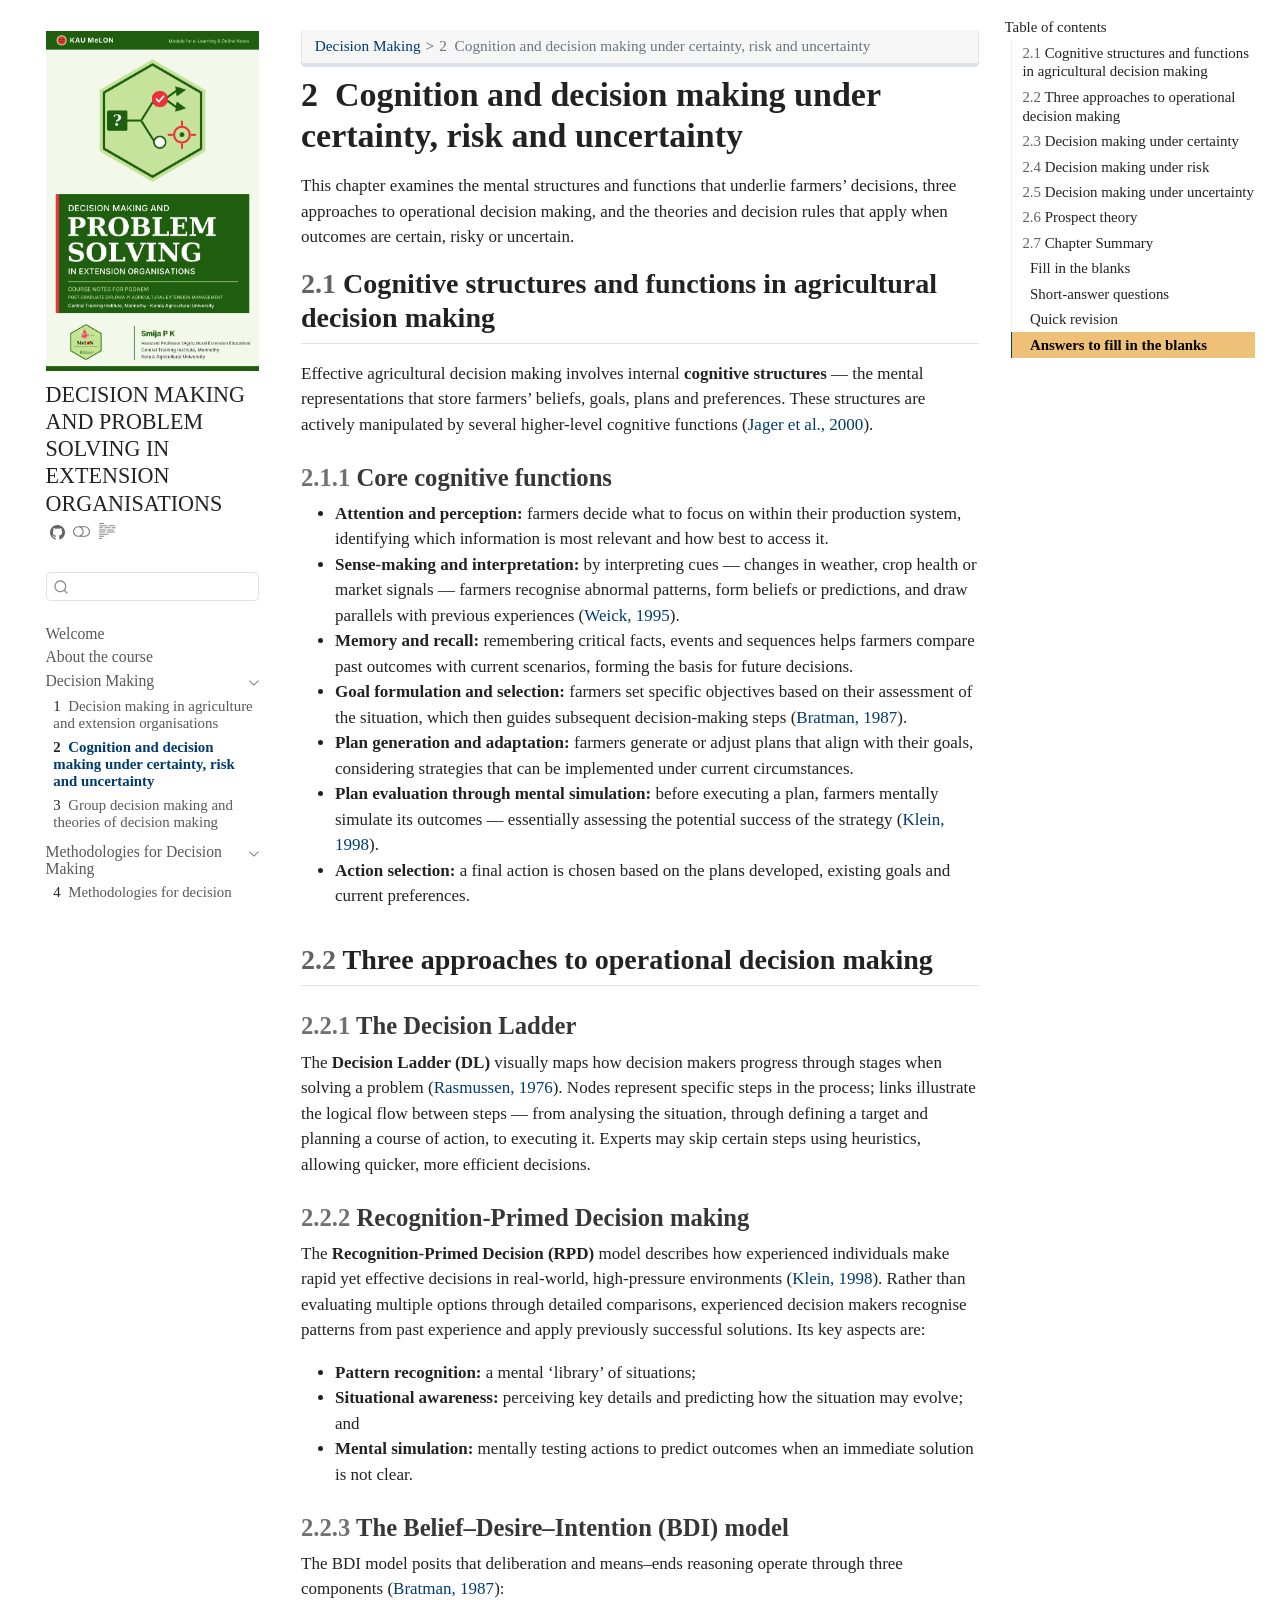
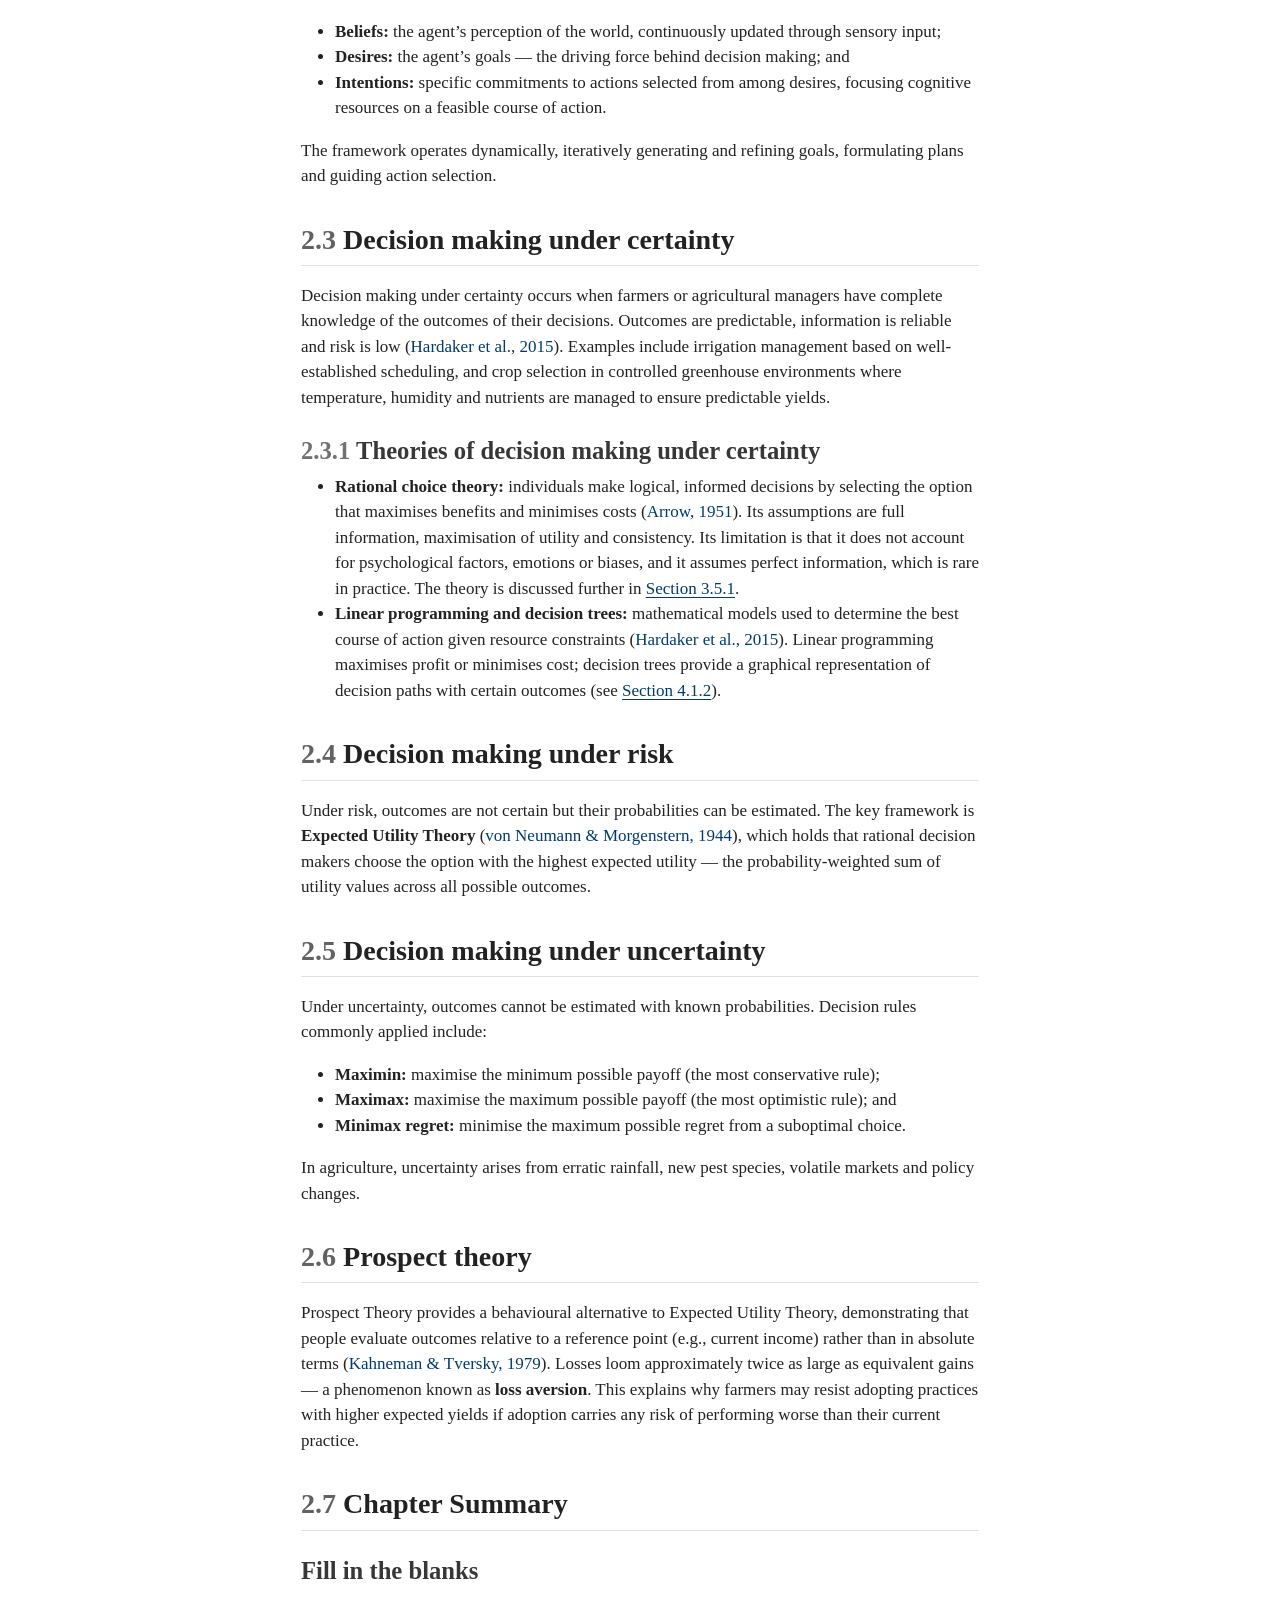
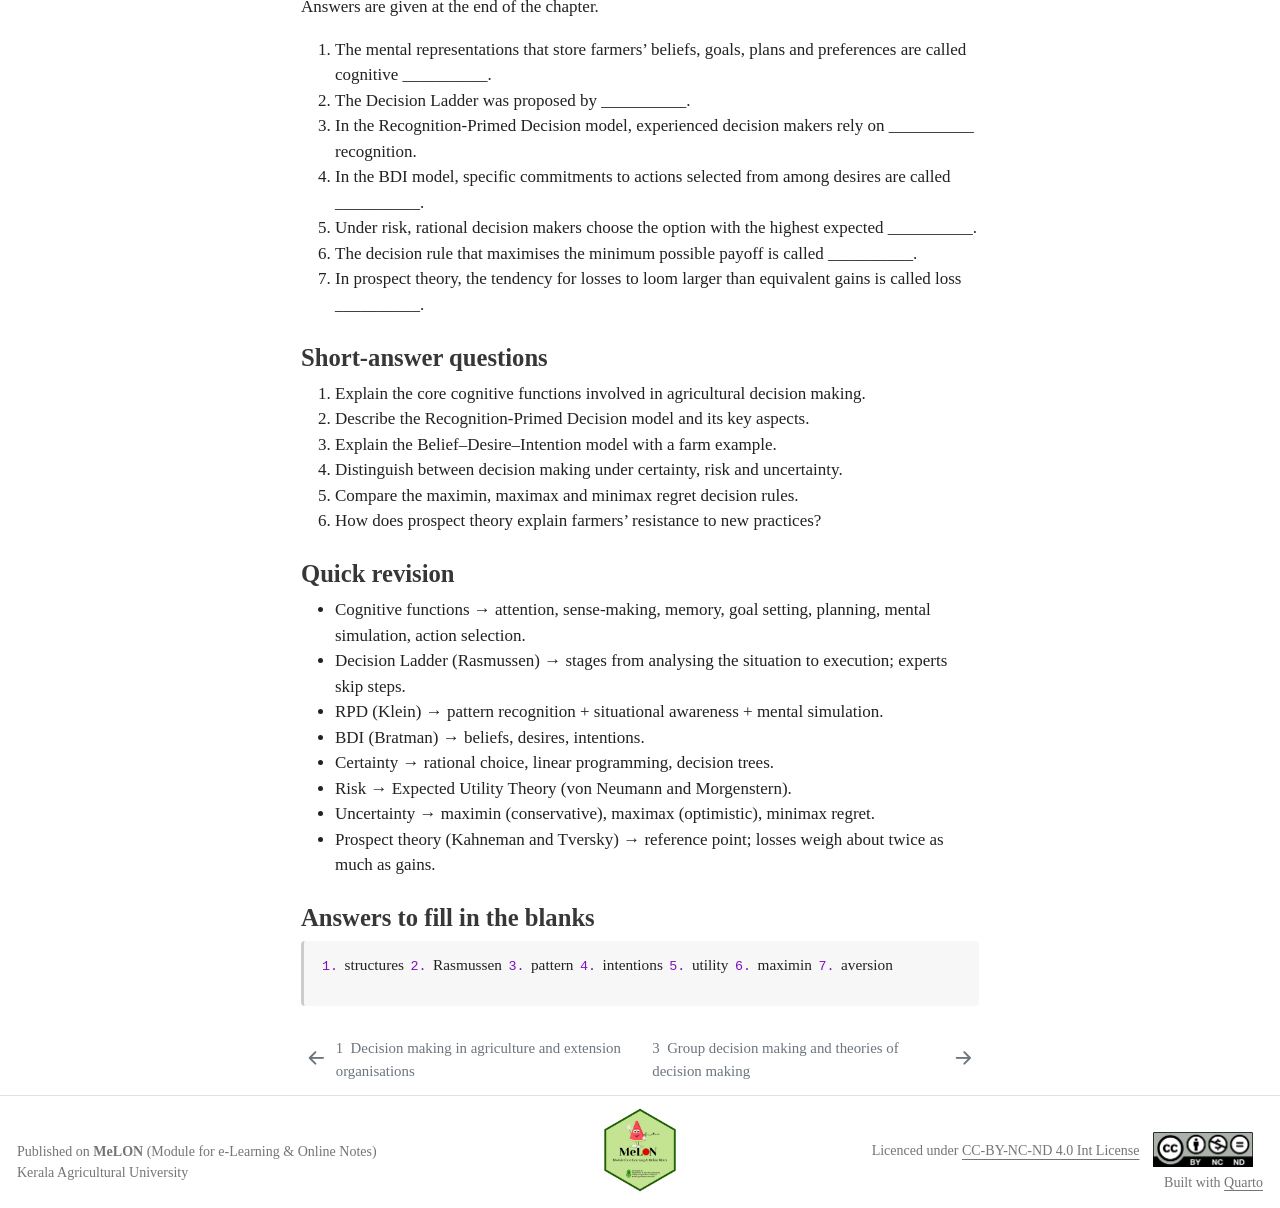
==== docs/cognitionRisk.html @ 84eb8f09 "Initial Quarto book: Decision Making and Problem Solving in Extension Organisations (PGDAEM) Convert" ====
<!DOCTYPE html>
<html xmlns="http://www.w3.org/1999/xhtml" lang="en" xml:lang="en"><head>

<meta charset="utf-8">
<meta name="generator" content="quarto-1.6.42">

<meta name="viewport" content="width=device-width, initial-scale=1.0, user-scalable=yes">


<title>2&nbsp; Cognition and decision making under certainty, risk and uncertainty – DECISION MAKING AND PROBLEM SOLVING IN EXTENSION ORGANISATIONS</title>
<style>
code{white-space: pre-wrap;}
span.smallcaps{font-variant: small-caps;}
div.columns{display: flex; gap: min(4vw, 1.5em);}
div.column{flex: auto; overflow-x: auto;}
div.hanging-indent{margin-left: 1.5em; text-indent: -1.5em;}
ul.task-list{list-style: none;}
ul.task-list li input[type="checkbox"] {
  width: 0.8em;
  margin: 0 0.8em 0.2em -1em; /* quarto-specific, see https://github.com/quarto-dev/quarto-cli/issues/4556 */ 
  vertical-align: middle;
}
/* CSS for citations */
div.csl-bib-body { }
div.csl-entry {
  clear: both;
  margin-bottom: 0em;
}
.hanging-indent div.csl-entry {
  margin-left:2em;
  text-indent:-2em;
}
div.csl-left-margin {
  min-width:2em;
  float:left;
}
div.csl-right-inline {
  margin-left:2em;
  padding-left:1em;
}
div.csl-indent {
  margin-left: 2em;
}</style>


<script src="site_libs/quarto-nav/quarto-nav.js"></script>
<script src="site_libs/quarto-nav/headroom.min.js"></script>
<script src="site_libs/clipboard/clipboard.min.js"></script>
<script src="site_libs/quarto-search/autocomplete.umd.js"></script>
<script src="site_libs/quarto-search/fuse.min.js"></script>
<script src="site_libs/quarto-search/quarto-search.js"></script>
<meta name="quarto:offset" content="./">
<link href="./groupTheories.html" rel="next">
<link href="./decisionMaking.html" rel="prev">
<link href="./images/cover.png" rel="icon" type="image/png">
<script src="site_libs/quarto-html/quarto.js"></script>
<script src="site_libs/quarto-html/popper.min.js"></script>
<script src="site_libs/quarto-html/tippy.umd.min.js"></script>
<script src="site_libs/quarto-html/anchor.min.js"></script>
<link href="site_libs/quarto-html/tippy.css" rel="stylesheet">
<link href="site_libs/quarto-html/quarto-syntax-highlighting-2f5df379a58b258e96c21c0638c20c03.css" rel="stylesheet" class="quarto-color-scheme" id="quarto-text-highlighting-styles">
<link href="site_libs/quarto-html/quarto-syntax-highlighting-dark-b53751a350365c71b6c909e95f209ed1.css" rel="prefetch" class="quarto-color-scheme quarto-color-alternate" id="quarto-text-highlighting-styles">
<script src="site_libs/bootstrap/bootstrap.min.js"></script>
<link href="site_libs/bootstrap/bootstrap-icons.css" rel="stylesheet">
<link href="site_libs/bootstrap/bootstrap-e6df8a1b696ee27fb6a199db3da8af22.min.css" rel="stylesheet" append-hash="true" class="quarto-color-scheme" id="quarto-bootstrap" data-mode="light">
<link href="site_libs/bootstrap/bootstrap-dark-d80d2bd28ac41ce5b2bccad92fb0b5a6.min.css" rel="prefetch" append-hash="true" class="quarto-color-scheme quarto-color-alternate" id="quarto-bootstrap" data-mode="dark">
<script id="quarto-search-options" type="application/json">{
  "location": "sidebar",
  "copy-button": false,
  "collapse-after": 3,
  "panel-placement": "start",
  "type": "textbox",
  "limit": 50,
  "keyboard-shortcut": [
    "f",
    "/",
    "s"
  ],
  "show-item-context": false,
  "language": {
    "search-no-results-text": "No results",
    "search-matching-documents-text": "matching documents",
    "search-copy-link-title": "Copy link to search",
    "search-hide-matches-text": "Hide additional matches",
    "search-more-match-text": "more match in this document",
    "search-more-matches-text": "more matches in this document",
    "search-clear-button-title": "Clear",
    "search-text-placeholder": "",
    "search-detached-cancel-button-title": "Cancel",
    "search-submit-button-title": "Submit",
    "search-label": "Search"
  }
}</script>
<style>
/* Natural column widths for short data tables; retain local mobile scrolling. */
main table.compact-data-table {
  width: auto;
  min-width: 0;
  max-width: 100%;
  margin-inline: auto;
  table-layout: auto;
}
main table.compact-data-table th,
main table.compact-data-table td {
  padding: 0.4em 1em;
  vertical-align: middle;
  overflow-wrap: normal;
  word-break: normal;
}
</style>
<script>
// kable HTML cells retain $...$ delimiters; Pandoc's normal prose uses \(...\).
// Support both without changing the table data, markup, or print rendering.
window.MathJax = {
  tex: {
    inlineMath: { "[+]": [["$", "$"]] },
    processEscapes: true
  }
};
</script>


<meta property="og:title" content="2&nbsp; Cognition and decision making under certainty, risk and uncertainty – DECISION MAKING AND PROBLEM SOLVING IN EXTENSION ORGANISATIONS">
<meta property="og:description" content="">
<meta property="og:image" content="https://kaumelon.github.io/pgdaem-spk1/images/cover.png">
<meta property="og:site_name" content="DECISION MAKING AND PROBLEM SOLVING IN EXTENSION ORGANISATIONS">
<meta property="og:image:alt" content="Decision Making and Problem Solving in Extension Organisations">
<meta property="og:image:height" content="2000">
<meta property="og:image:width" content="1254">
<meta name="twitter:title" content="2&nbsp; Cognition and decision making under certainty, risk and uncertainty – DECISION MAKING AND PROBLEM SOLVING IN EXTENSION ORGANISATIONS">
<meta name="twitter:description" content="">
<meta name="twitter:image" content="https://kaumelon.github.io/pgdaem-spk1/images/cover.png">
<meta name="twitter:image:alt" content="Decision Making and Problem Solving in Extension Organisations">
<meta name="twitter:card" content="summary_large_image">
<meta name="twitter:image-height" content="2000">
<meta name="twitter:image-width" content="1254">
</head>

<body class="nav-sidebar floating">

<div id="quarto-search-results"></div>
  <header id="quarto-header" class="headroom fixed-top">
  <nav class="quarto-secondary-nav">
    <div class="container-fluid d-flex">
      <button type="button" class="quarto-btn-toggle btn" data-bs-toggle="collapse" role="button" data-bs-target=".quarto-sidebar-collapse-item" aria-controls="quarto-sidebar" aria-expanded="false" aria-label="Toggle sidebar navigation" onclick="if (window.quartoToggleHeadroom) { window.quartoToggleHeadroom(); }">
        <i class="bi bi-layout-text-sidebar-reverse"></i>
      </button>
        <nav class="quarto-page-breadcrumbs" aria-label="breadcrumb"><ol class="breadcrumb"><li class="breadcrumb-item"><a href="./decisionMaking.html">Decision Making</a></li><li class="breadcrumb-item"><a href="./cognitionRisk.html"><span class="chapter-number">2</span>&nbsp; <span class="chapter-title">Cognition and decision making under certainty, risk and uncertainty</span></a></li></ol></nav>
        <a class="flex-grow-1" role="navigation" data-bs-toggle="collapse" data-bs-target=".quarto-sidebar-collapse-item" aria-controls="quarto-sidebar" aria-expanded="false" aria-label="Toggle sidebar navigation" onclick="if (window.quartoToggleHeadroom) { window.quartoToggleHeadroom(); }">      
        </a>
      <button type="button" class="btn quarto-search-button" aria-label="Search" onclick="window.quartoOpenSearch();">
        <i class="bi bi-search"></i>
      </button>
    </div>
  </nav>
</header>
<!-- content -->
<div id="quarto-content" class="quarto-container page-columns page-rows-contents page-layout-article">
<!-- sidebar -->
  <nav id="quarto-sidebar" class="sidebar collapse collapse-horizontal quarto-sidebar-collapse-item sidebar-navigation floating overflow-auto">
    <div class="pt-lg-2 mt-2 text-left sidebar-header sidebar-header-stacked">
      <a href="./index.html" class="sidebar-logo-link">
      <img src="./images/cover.png" alt="" class="sidebar-logo py-0 d-lg-inline d-none">
      </a>
    <div class="sidebar-title mb-0 py-0">
      <a href="./">DECISION MAKING AND PROBLEM SOLVING IN EXTENSION ORGANISATIONS</a> 
        <div class="sidebar-tools-main tools-wide">
    <a href="https://github.com/KAUMELON/pgdaem-spk1" title="Source Code" class="quarto-navigation-tool px-1" aria-label="Source Code"><i class="bi bi-github"></i></a>
  <a href="" class="quarto-color-scheme-toggle quarto-navigation-tool  px-1" onclick="window.quartoToggleColorScheme(); return false;" title="Toggle dark mode"><i class="bi"></i></a>
  <a href="" class="quarto-reader-toggle quarto-navigation-tool px-1" onclick="window.quartoToggleReader(); return false;" title="Toggle reader mode">
  <div class="quarto-reader-toggle-btn">
  <i class="bi"></i>
  </div>
</a>
</div>
    </div>
      </div>
        <div class="mt-2 flex-shrink-0 align-items-center">
        <div class="sidebar-search">
        <div id="quarto-search" class="" title="Search"></div>
        </div>
        </div>
    <div class="sidebar-menu-container"> 
    <ul class="list-unstyled mt-1">
        <li class="sidebar-item">
  <div class="sidebar-item-container"> 
  <a href="./index.html" class="sidebar-item-text sidebar-link">
 <span class="menu-text">Welcome</span></a>
  </div>
</li>
        <li class="sidebar-item">
  <div class="sidebar-item-container"> 
  <a href="./preface.html" class="sidebar-item-text sidebar-link">
 <span class="menu-text">About the course</span></a>
  </div>
</li>
        <li class="sidebar-item sidebar-item-section">
      <div class="sidebar-item-container"> 
            <a class="sidebar-item-text sidebar-link text-start" data-bs-toggle="collapse" data-bs-target="#quarto-sidebar-section-1" role="navigation" aria-expanded="true">
 <span class="menu-text">Decision Making</span></a>
          <a class="sidebar-item-toggle text-start" data-bs-toggle="collapse" data-bs-target="#quarto-sidebar-section-1" role="navigation" aria-expanded="true" aria-label="Toggle section">
            <i class="bi bi-chevron-right ms-2"></i>
          </a> 
      </div>
      <ul id="quarto-sidebar-section-1" class="collapse list-unstyled sidebar-section depth1 show">  
          <li class="sidebar-item">
  <div class="sidebar-item-container"> 
  <a href="./decisionMaking.html" class="sidebar-item-text sidebar-link">
 <span class="menu-text"><span class="chapter-number">1</span>&nbsp; <span class="chapter-title">Decision making in agriculture and extension organisations</span></span></a>
  </div>
</li>
          <li class="sidebar-item">
  <div class="sidebar-item-container"> 
  <a href="./cognitionRisk.html" class="sidebar-item-text sidebar-link active">
 <span class="menu-text"><span class="chapter-number">2</span>&nbsp; <span class="chapter-title">Cognition and decision making under certainty, risk and uncertainty</span></span></a>
  </div>
</li>
          <li class="sidebar-item">
  <div class="sidebar-item-container"> 
  <a href="./groupTheories.html" class="sidebar-item-text sidebar-link">
 <span class="menu-text"><span class="chapter-number">3</span>&nbsp; <span class="chapter-title">Group decision making and theories of decision making</span></span></a>
  </div>
</li>
      </ul>
  </li>
        <li class="sidebar-item sidebar-item-section">
      <div class="sidebar-item-container"> 
            <a class="sidebar-item-text sidebar-link text-start" data-bs-toggle="collapse" data-bs-target="#quarto-sidebar-section-2" role="navigation" aria-expanded="true">
 <span class="menu-text">Methodologies for Decision Making</span></a>
          <a class="sidebar-item-toggle text-start" data-bs-toggle="collapse" data-bs-target="#quarto-sidebar-section-2" role="navigation" aria-expanded="true" aria-label="Toggle section">
            <i class="bi bi-chevron-right ms-2"></i>
          </a> 
      </div>
      <ul id="quarto-sidebar-section-2" class="collapse list-unstyled sidebar-section depth1 show">  
          <li class="sidebar-item">
  <div class="sidebar-item-container"> 
  <a href="./dmMethods.html" class="sidebar-item-text sidebar-link">
 <span class="menu-text"><span class="chapter-number">4</span>&nbsp; <span class="chapter-title">Methodologies for decision making in extension organisations</span></span></a>
  </div>
</li>
      </ul>
  </li>
        <li class="sidebar-item sidebar-item-section">
      <div class="sidebar-item-container"> 
            <a class="sidebar-item-text sidebar-link text-start" data-bs-toggle="collapse" data-bs-target="#quarto-sidebar-section-3" role="navigation" aria-expanded="true">
 <span class="menu-text">Problem Solving</span></a>
          <a class="sidebar-item-toggle text-start" data-bs-toggle="collapse" data-bs-target="#quarto-sidebar-section-3" role="navigation" aria-expanded="true" aria-label="Toggle section">
            <i class="bi bi-chevron-right ms-2"></i>
          </a> 
      </div>
      <ul id="quarto-sidebar-section-3" class="collapse list-unstyled sidebar-section depth1 show">  
          <li class="sidebar-item">
  <div class="sidebar-item-container"> 
  <a href="./problemSolving.html" class="sidebar-item-text sidebar-link">
 <span class="menu-text"><span class="chapter-number">5</span>&nbsp; <span class="chapter-title">Problem solving in agriculture and extension organisations</span></span></a>
  </div>
</li>
          <li class="sidebar-item">
  <div class="sidebar-item-container"> 
  <a href="./psModels.html" class="sidebar-item-text sidebar-link">
 <span class="menu-text"><span class="chapter-number">6</span>&nbsp; <span class="chapter-title">Theories, models and techniques for problem solving</span></span></a>
  </div>
</li>
          <li class="sidebar-item">
  <div class="sidebar-item-container"> 
  <a href="./statTools.html" class="sidebar-item-text sidebar-link">
 <span class="menu-text"><span class="chapter-number">7</span>&nbsp; <span class="chapter-title">Statistical and graphical methods and the E5 framework for problem solving</span></span></a>
  </div>
</li>
      </ul>
  </li>
        <li class="sidebar-item sidebar-item-section">
      <div class="sidebar-item-container"> 
            <a class="sidebar-item-text sidebar-link text-start" data-bs-toggle="collapse" data-bs-target="#quarto-sidebar-section-4" role="navigation" aria-expanded="true">
 <span class="menu-text">Appendices</span></a>
          <a class="sidebar-item-toggle text-start" data-bs-toggle="collapse" data-bs-target="#quarto-sidebar-section-4" role="navigation" aria-expanded="true" aria-label="Toggle section">
            <i class="bi bi-chevron-right ms-2"></i>
          </a> 
      </div>
      <ul id="quarto-sidebar-section-4" class="collapse list-unstyled sidebar-section depth1 show">  
          <li class="sidebar-item">
  <div class="sidebar-item-container"> 
  <a href="./references.html" class="sidebar-item-text sidebar-link">
 <span class="menu-text">References</span></a>
  </div>
</li>
      </ul>
  </li>
    </ul>
    </div>
</nav>
<div id="quarto-sidebar-glass" class="quarto-sidebar-collapse-item" data-bs-toggle="collapse" data-bs-target=".quarto-sidebar-collapse-item"></div>
<!-- margin-sidebar -->
    <div id="quarto-margin-sidebar" class="sidebar margin-sidebar">
        <nav id="TOC" role="doc-toc" class="toc-active">
    <h2 id="toc-title">Table of contents</h2>
   
  <ul>
  <li><a href="#sec-cog-functions" id="toc-sec-cog-functions" class="nav-link active" data-scroll-target="#sec-cog-functions"><span class="header-section-number">2.1</span> Cognitive structures and functions in agricultural decision making</a>
  <ul class="collapse">
  <li><a href="#core-cognitive-functions" id="toc-core-cognitive-functions" class="nav-link" data-scroll-target="#core-cognitive-functions"><span class="header-section-number">2.1.1</span> Core cognitive functions</a></li>
  </ul></li>
  <li><a href="#sec-cog-approaches" id="toc-sec-cog-approaches" class="nav-link" data-scroll-target="#sec-cog-approaches"><span class="header-section-number">2.2</span> Three approaches to operational decision making</a>
  <ul class="collapse">
  <li><a href="#the-decision-ladder" id="toc-the-decision-ladder" class="nav-link" data-scroll-target="#the-decision-ladder"><span class="header-section-number">2.2.1</span> The Decision Ladder</a></li>
  <li><a href="#recognition-primed-decision-making" id="toc-recognition-primed-decision-making" class="nav-link" data-scroll-target="#recognition-primed-decision-making"><span class="header-section-number">2.2.2</span> Recognition-Primed Decision making</a></li>
  <li><a href="#the-beliefdesireintention-bdi-model" id="toc-the-beliefdesireintention-bdi-model" class="nav-link" data-scroll-target="#the-beliefdesireintention-bdi-model"><span class="header-section-number">2.2.3</span> The Belief–Desire–Intention (BDI) model</a></li>
  </ul></li>
  <li><a href="#sec-certainty" id="toc-sec-certainty" class="nav-link" data-scroll-target="#sec-certainty"><span class="header-section-number">2.3</span> Decision making under certainty</a>
  <ul class="collapse">
  <li><a href="#theories-of-decision-making-under-certainty" id="toc-theories-of-decision-making-under-certainty" class="nav-link" data-scroll-target="#theories-of-decision-making-under-certainty"><span class="header-section-number">2.3.1</span> Theories of decision making under certainty</a></li>
  </ul></li>
  <li><a href="#sec-risk" id="toc-sec-risk" class="nav-link" data-scroll-target="#sec-risk"><span class="header-section-number">2.4</span> Decision making under risk</a></li>
  <li><a href="#sec-uncertainty" id="toc-sec-uncertainty" class="nav-link" data-scroll-target="#sec-uncertainty"><span class="header-section-number">2.5</span> Decision making under uncertainty</a></li>
  <li><a href="#sec-prospect" id="toc-sec-prospect" class="nav-link" data-scroll-target="#sec-prospect"><span class="header-section-number">2.6</span> Prospect theory</a></li>
  <li><a href="#chapter-summary" id="toc-chapter-summary" class="nav-link" data-scroll-target="#chapter-summary"><span class="header-section-number">2.7</span> Chapter Summary</a>
  <ul class="collapse">
  <li><a href="#fill-in-the-blanks" id="toc-fill-in-the-blanks" class="nav-link" data-scroll-target="#fill-in-the-blanks">Fill in the blanks</a></li>
  <li><a href="#short-answer-questions" id="toc-short-answer-questions" class="nav-link" data-scroll-target="#short-answer-questions">Short-answer questions</a></li>
  <li><a href="#quick-revision" id="toc-quick-revision" class="nav-link" data-scroll-target="#quick-revision">Quick revision</a></li>
  <li><a href="#answers-to-fill-in-the-blanks" id="toc-answers-to-fill-in-the-blanks" class="nav-link" data-scroll-target="#answers-to-fill-in-the-blanks">Answers to fill in the blanks</a></li>
  </ul></li>
  </ul>
</nav>
    </div>
<!-- main -->
<main class="content" id="quarto-document-content">

<header id="title-block-header" class="quarto-title-block default"><nav class="quarto-page-breadcrumbs quarto-title-breadcrumbs d-none d-lg-block" aria-label="breadcrumb"><ol class="breadcrumb"><li class="breadcrumb-item"><a href="./decisionMaking.html">Decision Making</a></li><li class="breadcrumb-item"><a href="./cognitionRisk.html"><span class="chapter-number">2</span>&nbsp; <span class="chapter-title">Cognition and decision making under certainty, risk and uncertainty</span></a></li></ol></nav>
<div class="quarto-title">
<h1 class="title"><span id="sec-cognition" class="quarto-section-identifier"><span class="chapter-number">2</span>&nbsp; <span class="chapter-title">Cognition and decision making under certainty, risk and uncertainty</span></span></h1>
</div>



<div class="quarto-title-meta">

    
  
    
  </div>
  


</header>


<p>This chapter examines the mental structures and functions that underlie farmers’ decisions, three approaches to operational decision making, and the theories and decision rules that apply when outcomes are certain, risky or uncertain.</p>
<section id="sec-cog-functions" class="level2" data-number="2.1">
<h2 data-number="2.1" class="anchored" data-anchor-id="sec-cog-functions"><span class="header-section-number">2.1</span> Cognitive structures and functions in agricultural decision making</h2>
<p>Effective agricultural decision making involves internal <strong>cognitive structures</strong> — the mental representations that store farmers’ beliefs, goals, plans and preferences. These structures are actively manipulated by several higher-level cognitive functions <span class="citation" data-cites="jager2000">(<a href="references.html#ref-jager2000" role="doc-biblioref">Jager et al., 2000</a>)</span>.</p>
<section id="core-cognitive-functions" class="level3" data-number="2.1.1">
<h3 data-number="2.1.1" class="anchored" data-anchor-id="core-cognitive-functions"><span class="header-section-number">2.1.1</span> Core cognitive functions</h3>
<ul>
<li><strong>Attention and perception:</strong> farmers decide what to focus on within their production system, identifying which information is most relevant and how best to access it.</li>
<li><strong>Sense-making and interpretation:</strong> by interpreting cues — changes in weather, crop health or market signals — farmers recognise abnormal patterns, form beliefs or predictions, and draw parallels with previous experiences <span class="citation" data-cites="weick1995">(<a href="references.html#ref-weick1995" role="doc-biblioref">Weick, 1995</a>)</span>.</li>
<li><strong>Memory and recall:</strong> remembering critical facts, events and sequences helps farmers compare past outcomes with current scenarios, forming the basis for future decisions.</li>
<li><strong>Goal formulation and selection:</strong> farmers set specific objectives based on their assessment of the situation, which then guides subsequent decision-making steps <span class="citation" data-cites="bratman1987">(<a href="references.html#ref-bratman1987" role="doc-biblioref">Bratman, 1987</a>)</span>.</li>
<li><strong>Plan generation and adaptation:</strong> farmers generate or adjust plans that align with their goals, considering strategies that can be implemented under current circumstances.</li>
<li><strong>Plan evaluation through mental simulation:</strong> before executing a plan, farmers mentally simulate its outcomes — essentially assessing the potential success of the strategy <span class="citation" data-cites="klein1998">(<a href="references.html#ref-klein1998" role="doc-biblioref">Klein, 1998</a>)</span>.</li>
<li><strong>Action selection:</strong> a final action is chosen based on the plans developed, existing goals and current preferences.</li>
</ul>
</section>
</section>
<section id="sec-cog-approaches" class="level2" data-number="2.2">
<h2 data-number="2.2" class="anchored" data-anchor-id="sec-cog-approaches"><span class="header-section-number">2.2</span> Three approaches to operational decision making</h2>
<section id="the-decision-ladder" class="level3" data-number="2.2.1">
<h3 data-number="2.2.1" class="anchored" data-anchor-id="the-decision-ladder"><span class="header-section-number">2.2.1</span> The Decision Ladder</h3>
<p>The <strong>Decision Ladder (DL)</strong> visually maps how decision makers progress through stages when solving a problem <span class="citation" data-cites="rasmussen1976">(<a href="references.html#ref-rasmussen1976" role="doc-biblioref">Rasmussen, 1976</a>)</span>. Nodes represent specific steps in the process; links illustrate the logical flow between steps — from analysing the situation, through defining a target and planning a course of action, to executing it. Experts may skip certain steps using heuristics, allowing quicker, more efficient decisions.</p>
</section>
<section id="recognition-primed-decision-making" class="level3" data-number="2.2.2">
<h3 data-number="2.2.2" class="anchored" data-anchor-id="recognition-primed-decision-making"><span class="header-section-number">2.2.2</span> Recognition-Primed Decision making</h3>
<p>The <strong>Recognition-Primed Decision (RPD)</strong> model describes how experienced individuals make rapid yet effective decisions in real-world, high-pressure environments <span class="citation" data-cites="klein1998">(<a href="references.html#ref-klein1998" role="doc-biblioref">Klein, 1998</a>)</span>. Rather than evaluating multiple options through detailed comparisons, experienced decision makers recognise patterns from past experience and apply previously successful solutions. Its key aspects are:</p>
<ul>
<li><strong>Pattern recognition:</strong> a mental ‘library’ of situations;</li>
<li><strong>Situational awareness:</strong> perceiving key details and predicting how the situation may evolve; and</li>
<li><strong>Mental simulation:</strong> mentally testing actions to predict outcomes when an immediate solution is not clear.</li>
</ul>
</section>
<section id="the-beliefdesireintention-bdi-model" class="level3" data-number="2.2.3">
<h3 data-number="2.2.3" class="anchored" data-anchor-id="the-beliefdesireintention-bdi-model"><span class="header-section-number">2.2.3</span> The Belief–Desire–Intention (BDI) model</h3>
<p>The BDI model posits that deliberation and means–ends reasoning operate through three components <span class="citation" data-cites="bratman1987">(<a href="references.html#ref-bratman1987" role="doc-biblioref">Bratman, 1987</a>)</span>:</p>
<ul>
<li><strong>Beliefs:</strong> the agent’s perception of the world, continuously updated through sensory input;</li>
<li><strong>Desires:</strong> the agent’s goals — the driving force behind decision making; and</li>
<li><strong>Intentions:</strong> specific commitments to actions selected from among desires, focusing cognitive resources on a feasible course of action.</li>
</ul>
<p>The framework operates dynamically, iteratively generating and refining goals, formulating plans and guiding action selection.</p>
</section>
</section>
<section id="sec-certainty" class="level2" data-number="2.3">
<h2 data-number="2.3" class="anchored" data-anchor-id="sec-certainty"><span class="header-section-number">2.3</span> Decision making under certainty</h2>
<p>Decision making under certainty occurs when farmers or agricultural managers have complete knowledge of the outcomes of their decisions. Outcomes are predictable, information is reliable and risk is low <span class="citation" data-cites="hardaker2015">(<a href="references.html#ref-hardaker2015" role="doc-biblioref">Hardaker et al., 2015</a>)</span>. Examples include irrigation management based on well-established scheduling, and crop selection in controlled greenhouse environments where temperature, humidity and nutrients are managed to ensure predictable yields.</p>
<section id="theories-of-decision-making-under-certainty" class="level3" data-number="2.3.1">
<h3 data-number="2.3.1" class="anchored" data-anchor-id="theories-of-decision-making-under-certainty"><span class="header-section-number">2.3.1</span> Theories of decision making under certainty</h3>
<ul>
<li><strong>Rational choice theory:</strong> individuals make logical, informed decisions by selecting the option that maximises benefits and minimises costs <span class="citation" data-cites="arrow1951">(<a href="references.html#ref-arrow1951" role="doc-biblioref">Arrow, 1951</a>)</span>. Its assumptions are full information, maximisation of utility and consistency. Its limitation is that it does not account for psychological factors, emotions or biases, and it assumes perfect information, which is rare in practice. The theory is discussed further in <a href="groupTheories.html#sec-rct" class="quarto-xref"><span>Section 3.5.1</span></a>.</li>
<li><strong>Linear programming and decision trees:</strong> mathematical models used to determine the best course of action given resource constraints <span class="citation" data-cites="hardaker2015">(<a href="references.html#ref-hardaker2015" role="doc-biblioref">Hardaker et al., 2015</a>)</span>. Linear programming maximises profit or minimises cost; decision trees provide a graphical representation of decision paths with certain outcomes (see <a href="dmMethods.html#sec-decision-tree" class="quarto-xref"><span>Section 4.1.2</span></a>).</li>
</ul>
</section>
</section>
<section id="sec-risk" class="level2" data-number="2.4">
<h2 data-number="2.4" class="anchored" data-anchor-id="sec-risk"><span class="header-section-number">2.4</span> Decision making under risk</h2>
<p>Under risk, outcomes are not certain but their probabilities can be estimated. The key framework is <strong>Expected Utility Theory</strong> <span class="citation" data-cites="vonneumann1944">(<a href="references.html#ref-vonneumann1944" role="doc-biblioref">von Neumann &amp; Morgenstern, 1944</a>)</span>, which holds that rational decision makers choose the option with the highest expected utility — the probability-weighted sum of utility values across all possible outcomes.</p>
</section>
<section id="sec-uncertainty" class="level2" data-number="2.5">
<h2 data-number="2.5" class="anchored" data-anchor-id="sec-uncertainty"><span class="header-section-number">2.5</span> Decision making under uncertainty</h2>
<p>Under uncertainty, outcomes cannot be estimated with known probabilities. Decision rules commonly applied include:</p>
<ul>
<li><strong>Maximin:</strong> maximise the minimum possible payoff (the most conservative rule);</li>
<li><strong>Maximax:</strong> maximise the maximum possible payoff (the most optimistic rule); and</li>
<li><strong>Minimax regret:</strong> minimise the maximum possible regret from a suboptimal choice.</li>
</ul>
<p>In agriculture, uncertainty arises from erratic rainfall, new pest species, volatile markets and policy changes.</p>
</section>
<section id="sec-prospect" class="level2" data-number="2.6">
<h2 data-number="2.6" class="anchored" data-anchor-id="sec-prospect"><span class="header-section-number">2.6</span> Prospect theory</h2>
<p>Prospect Theory provides a behavioural alternative to Expected Utility Theory, demonstrating that people evaluate outcomes relative to a reference point (e.g., current income) rather than in absolute terms <span class="citation" data-cites="kahneman1979">(<a href="references.html#ref-kahneman1979" role="doc-biblioref">Kahneman &amp; Tversky, 1979</a>)</span>. Losses loom approximately twice as large as equivalent gains — a phenomenon known as <strong>loss aversion</strong>. This explains why farmers may resist adopting practices with higher expected yields if adoption carries any risk of performing worse than their current practice.</p>
</section>
<section id="chapter-summary" class="level2" data-number="2.7">
<h2 data-number="2.7" class="anchored" data-anchor-id="chapter-summary"><span class="header-section-number">2.7</span> Chapter Summary</h2>
<section id="fill-in-the-blanks" class="level3 unnumbered">
<h3 class="unnumbered anchored" data-anchor-id="fill-in-the-blanks">Fill in the blanks</h3>
<p>Answers are given at the end of the chapter.</p>
<ol type="1">
<li>The mental representations that store farmers’ beliefs, goals, plans and preferences are called cognitive __________.</li>
<li>The Decision Ladder was proposed by __________.</li>
<li>In the Recognition-Primed Decision model, experienced decision makers rely on __________ recognition.</li>
<li>In the BDI model, specific commitments to actions selected from among desires are called __________.</li>
<li>Under risk, rational decision makers choose the option with the highest expected __________.</li>
<li>The decision rule that maximises the minimum possible payoff is called __________.</li>
<li>In prospect theory, the tendency for losses to loom larger than equivalent gains is called loss __________.</li>
</ol>
</section>
<section id="short-answer-questions" class="level3 unnumbered">
<h3 class="unnumbered anchored" data-anchor-id="short-answer-questions">Short-answer questions</h3>
<ol type="1">
<li>Explain the core cognitive functions involved in agricultural decision making.</li>
<li>Describe the Recognition-Primed Decision model and its key aspects.</li>
<li>Explain the Belief–Desire–Intention model with a farm example.</li>
<li>Distinguish between decision making under certainty, risk and uncertainty.</li>
<li>Compare the maximin, maximax and minimax regret decision rules.</li>
<li>How does prospect theory explain farmers’ resistance to new practices?</li>
</ol>
</section>
<section id="quick-revision" class="level3 unnumbered">
<h3 class="unnumbered anchored" data-anchor-id="quick-revision">Quick revision</h3>
<ul>
<li>Cognitive functions → attention, sense-making, memory, goal setting, planning, mental simulation, action selection.</li>
<li>Decision Ladder (Rasmussen) → stages from analysing the situation to execution; experts skip steps.</li>
<li>RPD (Klein) → pattern recognition + situational awareness + mental simulation.</li>
<li>BDI (Bratman) → beliefs, desires, intentions.</li>
<li>Certainty → rational choice, linear programming, decision trees.</li>
<li>Risk → Expected Utility Theory (von Neumann and Morgenstern).</li>
<li>Uncertainty → maximin (conservative), maximax (optimistic), minimax regret.</li>
<li>Prospect theory (Kahneman and Tversky) → reference point; losses weigh about twice as much as gains.</li>
</ul>
</section>
<section id="answers-to-fill-in-the-blanks" class="level3 unnumbered">
<h3 class="unnumbered anchored" data-anchor-id="answers-to-fill-in-the-blanks">Answers to fill in the blanks</h3>
<div class="answer-key">
<p><code>1.</code> structures <code>2.</code> Rasmussen <code>3.</code> pattern <code>4.</code> intentions <code>5.</code> utility <code>6.</code> maximin <code>7.</code> aversion</p>
</div>


<div id="refs" class="references csl-bib-body hanging-indent" data-entry-spacing="0" data-line-spacing="2" role="list" style="display: none">
<div id="ref-arrow1951" class="csl-entry" role="listitem">
Arrow, K. J. (1951). <em>Social choice and individual values</em>. Wiley.
</div>
<div id="ref-bratman1987" class="csl-entry" role="listitem">
Bratman, M. E. (1987). <em>Intention, plans, and practical reason</em>. Harvard University Press.
</div>
<div id="ref-hardaker2015" class="csl-entry" role="listitem">
Hardaker, J. B., Lien, G., Anderson, J. R., &amp; Huirne, R. B. M. (2015). <em>Coping with risk in agriculture: Applied decision analysis</em> (3rd ed.). CABI.
</div>
<div id="ref-jager2000" class="csl-entry" role="listitem">
Jager, W., Janssen, M. A., De Vries, H. J. M., De Greef, J., &amp; Vlek, C. A. J. (2000). Behaviour in commons dilemmas: Homo economicus and homo psychologicus in an ecological-economic model. <em>Ecological Economics</em>, <em>35</em>(3), 357–379.
</div>
<div id="ref-kahneman1979" class="csl-entry" role="listitem">
Kahneman, D., &amp; Tversky, A. (1979). Prospect theory: An analysis of decision under risk. <em>Econometrica</em>, <em>47</em>(2), 263–291. <a href="https://doi.org/10.2307/1914185">https://doi.org/10.2307/1914185</a>
</div>
<div id="ref-klein1998" class="csl-entry" role="listitem">
Klein, G. A. (1998). <em>Sources of power: How people make decisions</em>. MIT Press.
</div>
<div id="ref-rasmussen1976" class="csl-entry" role="listitem">
Rasmussen, J. (1976). Outlines of a hybrid model of the process plant operator. In T. B. Sheridan &amp; G. Johannsen (Eds.), <em>Monitoring behavior and supervisory control</em> (pp. 371–383). Plenum Press.
</div>
<div id="ref-vonneumann1944" class="csl-entry" role="listitem">
von Neumann, J., &amp; Morgenstern, O. (1944). <em>Theory of games and economic behavior</em>. Princeton University Press.
</div>
<div id="ref-weick1995" class="csl-entry" role="listitem">
Weick, K. E. (1995). <em>Sensemaking in organizations</em>. SAGE Publications.
</div>
</div>
</section>
</section>

</main> <!-- /main -->
<script id="quarto-html-after-body" type="application/javascript">
window.document.addEventListener("DOMContentLoaded", function (event) {
  const toggleBodyColorMode = (bsSheetEl) => {
    const mode = bsSheetEl.getAttribute("data-mode");
    const bodyEl = window.document.querySelector("body");
    if (mode === "dark") {
      bodyEl.classList.add("quarto-dark");
      bodyEl.classList.remove("quarto-light");
    } else {
      bodyEl.classList.add("quarto-light");
      bodyEl.classList.remove("quarto-dark");
    }
  }
  const toggleBodyColorPrimary = () => {
    const bsSheetEl = window.document.querySelector("link#quarto-bootstrap");
    if (bsSheetEl) {
      toggleBodyColorMode(bsSheetEl);
    }
  }
  toggleBodyColorPrimary();  
  const disableStylesheet = (stylesheets) => {
    for (let i=0; i < stylesheets.length; i++) {
      const stylesheet = stylesheets[i];
      stylesheet.rel = 'prefetch';
    }
  }
  const enableStylesheet = (stylesheets) => {
    for (let i=0; i < stylesheets.length; i++) {
      const stylesheet = stylesheets[i];
      stylesheet.rel = 'stylesheet';
    }
  }
  const manageTransitions = (selector, allowTransitions) => {
    const els = window.document.querySelectorAll(selector);
    for (let i=0; i < els.length; i++) {
      const el = els[i];
      if (allowTransitions) {
        el.classList.remove('notransition');
      } else {
        el.classList.add('notransition');
      }
    }
  }
  const toggleGiscusIfUsed = (isAlternate, darkModeDefault) => {
    const baseTheme = document.querySelector('#giscus-base-theme')?.value ?? 'light';
    const alternateTheme = document.querySelector('#giscus-alt-theme')?.value ?? 'dark';
    let newTheme = '';
    if(darkModeDefault) {
      newTheme = isAlternate ? baseTheme : alternateTheme;
    } else {
      newTheme = isAlternate ? alternateTheme : baseTheme;
    }
    const changeGiscusTheme = () => {
      // From: https://github.com/giscus/giscus/issues/336
      const sendMessage = (message) => {
        const iframe = document.querySelector('iframe.giscus-frame');
        if (!iframe) return;
        iframe.contentWindow.postMessage({ giscus: message }, 'https://giscus.app');
      }
      sendMessage({
        setConfig: {
          theme: newTheme
        }
      });
    }
    const isGiscussLoaded = window.document.querySelector('iframe.giscus-frame') !== null;
    if (isGiscussLoaded) {
      changeGiscusTheme();
    }
  }
  const toggleColorMode = (alternate) => {
    // Switch the stylesheets
    const alternateStylesheets = window.document.querySelectorAll('link.quarto-color-scheme.quarto-color-alternate');
    manageTransitions('#quarto-margin-sidebar .nav-link', false);
    if (alternate) {
      enableStylesheet(alternateStylesheets);
      for (const sheetNode of alternateStylesheets) {
        if (sheetNode.id === "quarto-bootstrap") {
          toggleBodyColorMode(sheetNode);
        }
      }
    } else {
      disableStylesheet(alternateStylesheets);
      toggleBodyColorPrimary();
    }
    manageTransitions('#quarto-margin-sidebar .nav-link', true);
    // Switch the toggles
    const toggles = window.document.querySelectorAll('.quarto-color-scheme-toggle');
    for (let i=0; i < toggles.length; i++) {
      const toggle = toggles[i];
      if (toggle) {
        if (alternate) {
          toggle.classList.add("alternate");     
        } else {
          toggle.classList.remove("alternate");
        }
      }
    }
    // Hack to workaround the fact that safari doesn't
    // properly recolor the scrollbar when toggling (#1455)
    if (navigator.userAgent.indexOf('Safari') > 0 && navigator.userAgent.indexOf('Chrome') == -1) {
      manageTransitions("body", false);
      window.scrollTo(0, 1);
      setTimeout(() => {
        window.scrollTo(0, 0);
        manageTransitions("body", true);
      }, 40);  
    }
  }
  const isFileUrl = () => { 
    return window.location.protocol === 'file:';
  }
  const hasAlternateSentinel = () => {  
    let styleSentinel = getColorSchemeSentinel();
    if (styleSentinel !== null) {
      return styleSentinel === "alternate";
    } else {
      return false;
    }
  }
  const setStyleSentinel = (alternate) => {
    const value = alternate ? "alternate" : "default";
    if (!isFileUrl()) {
      window.localStorage.setItem("quarto-color-scheme", value);
    } else {
      localAlternateSentinel = value;
    }
  }
  const getColorSchemeSentinel = () => {
    if (!isFileUrl()) {
      const storageValue = window.localStorage.getItem("quarto-color-scheme");
      return storageValue != null ? storageValue : localAlternateSentinel;
    } else {
      return localAlternateSentinel;
    }
  }
  const darkModeDefault = false;
  let localAlternateSentinel = darkModeDefault ? 'alternate' : 'default';
  // Dark / light mode switch
  window.quartoToggleColorScheme = () => {
    // Read the current dark / light value 
    let toAlternate = !hasAlternateSentinel();
    toggleColorMode(toAlternate);
    setStyleSentinel(toAlternate);
    toggleGiscusIfUsed(toAlternate, darkModeDefault);
  };
  // Ensure there is a toggle, if there isn't float one in the top right
  if (window.document.querySelector('.quarto-color-scheme-toggle') === null) {
    const a = window.document.createElement('a');
    a.classList.add('top-right');
    a.classList.add('quarto-color-scheme-toggle');
    a.href = "";
    a.onclick = function() { try { window.quartoToggleColorScheme(); } catch {} return false; };
    const i = window.document.createElement("i");
    i.classList.add('bi');
    a.appendChild(i);
    window.document.body.appendChild(a);
  }
  // Switch to dark mode if need be
  if (hasAlternateSentinel()) {
    toggleColorMode(true);
  } else {
    toggleColorMode(false);
  }
  const icon = "";
  const anchorJS = new window.AnchorJS();
  anchorJS.options = {
    placement: 'right',
    icon: icon
  };
  anchorJS.add('.anchored');
  const isCodeAnnotation = (el) => {
    for (const clz of el.classList) {
      if (clz.startsWith('code-annotation-')) {                     
        return true;
      }
    }
    return false;
  }
  const onCopySuccess = function(e) {
    // button target
    const button = e.trigger;
    // don't keep focus
    button.blur();
    // flash "checked"
    button.classList.add('code-copy-button-checked');
    var currentTitle = button.getAttribute("title");
    button.setAttribute("title", "Copied!");
    let tooltip;
    if (window.bootstrap) {
      button.setAttribute("data-bs-toggle", "tooltip");
      button.setAttribute("data-bs-placement", "left");
      button.setAttribute("data-bs-title", "Copied!");
      tooltip = new bootstrap.Tooltip(button, 
        { trigger: "manual", 
          customClass: "code-copy-button-tooltip",
          offset: [0, -8]});
      tooltip.show();    
    }
    setTimeout(function() {
      if (tooltip) {
        tooltip.hide();
        button.removeAttribute("data-bs-title");
        button.removeAttribute("data-bs-toggle");
        button.removeAttribute("data-bs-placement");
      }
      button.setAttribute("title", currentTitle);
      button.classList.remove('code-copy-button-checked');
    }, 1000);
    // clear code selection
    e.clearSelection();
  }
  const getTextToCopy = function(trigger) {
      const codeEl = trigger.previousElementSibling.cloneNode(true);
      for (const childEl of codeEl.children) {
        if (isCodeAnnotation(childEl)) {
          childEl.remove();
        }
      }
      return codeEl.innerText;
  }
  const clipboard = new window.ClipboardJS('.code-copy-button:not([data-in-quarto-modal])', {
    text: getTextToCopy
  });
  clipboard.on('success', onCopySuccess);
  if (window.document.getElementById('quarto-embedded-source-code-modal')) {
    const clipboardModal = new window.ClipboardJS('.code-copy-button[data-in-quarto-modal]', {
      text: getTextToCopy,
      container: window.document.getElementById('quarto-embedded-source-code-modal')
    });
    clipboardModal.on('success', onCopySuccess);
  }
    var localhostRegex = new RegExp(/^(?:http|https):\/\/localhost\:?[0-9]*\//);
    var mailtoRegex = new RegExp(/^mailto:/);
      var filterRegex = new RegExp("https:\/\/kaumelon\.github\.io\/pgdaem-spk1\/");
    var isInternal = (href) => {
        return filterRegex.test(href) || localhostRegex.test(href) || mailtoRegex.test(href);
    }
    // Inspect non-navigation links and adorn them if external
 	var links = window.document.querySelectorAll('a[href]:not(.nav-link):not(.navbar-brand):not(.toc-action):not(.sidebar-link):not(.sidebar-item-toggle):not(.pagination-link):not(.no-external):not([aria-hidden]):not(.dropdown-item):not(.quarto-navigation-tool):not(.about-link)');
    for (var i=0; i<links.length; i++) {
      const link = links[i];
      if (!isInternal(link.href)) {
        // undo the damage that might have been done by quarto-nav.js in the case of
        // links that we want to consider external
        if (link.dataset.originalHref !== undefined) {
          link.href = link.dataset.originalHref;
        }
      }
    }
  function tippyHover(el, contentFn, onTriggerFn, onUntriggerFn) {
    const config = {
      allowHTML: true,
      maxWidth: 500,
      delay: 100,
      arrow: false,
      appendTo: function(el) {
          return el.parentElement;
      },
      interactive: true,
      interactiveBorder: 10,
      theme: 'quarto',
      placement: 'bottom-start',
    };
    if (contentFn) {
      config.content = contentFn;
    }
    if (onTriggerFn) {
      config.onTrigger = onTriggerFn;
    }
    if (onUntriggerFn) {
      config.onUntrigger = onUntriggerFn;
    }
    window.tippy(el, config); 
  }
  const noterefs = window.document.querySelectorAll('a[role="doc-noteref"]');
  for (var i=0; i<noterefs.length; i++) {
    const ref = noterefs[i];
    tippyHover(ref, function() {
      // use id or data attribute instead here
      let href = ref.getAttribute('data-footnote-href') || ref.getAttribute('href');
      try { href = new URL(href).hash; } catch {}
      const id = href.replace(/^#\/?/, "");
      const note = window.document.getElementById(id);
      if (note) {
        return note.innerHTML;
      } else {
        return "";
      }
    });
  }
  const xrefs = window.document.querySelectorAll('a.quarto-xref');
  const processXRef = (id, note) => {
    // Strip column container classes
    const stripColumnClz = (el) => {
      el.classList.remove("page-full", "page-columns");
      if (el.children) {
        for (const child of el.children) {
          stripColumnClz(child);
        }
      }
    }
    stripColumnClz(note)
    if (id === null || id.startsWith('sec-')) {
      // Special case sections, only their first couple elements
      const container = document.createElement("div");
      if (note.children && note.children.length > 2) {
        container.appendChild(note.children[0].cloneNode(true));
        for (let i = 1; i < note.children.length; i++) {
          const child = note.children[i];
          if (child.tagName === "P" && child.innerText === "") {
            continue;
          } else {
            container.appendChild(child.cloneNode(true));
            break;
          }
        }
        if (window.Quarto?.typesetMath) {
          window.Quarto.typesetMath(container);
        }
        return container.innerHTML
      } else {
        if (window.Quarto?.typesetMath) {
          window.Quarto.typesetMath(note);
        }
        return note.innerHTML;
      }
    } else {
      // Remove any anchor links if they are present
      const anchorLink = note.querySelector('a.anchorjs-link');
      if (anchorLink) {
        anchorLink.remove();
      }
      if (window.Quarto?.typesetMath) {
        window.Quarto.typesetMath(note);
      }
      if (note.classList.contains("callout")) {
        return note.outerHTML;
      } else {
        return note.innerHTML;
      }
    }
  }
  for (var i=0; i<xrefs.length; i++) {
    const xref = xrefs[i];
    tippyHover(xref, undefined, function(instance) {
      instance.disable();
      let url = xref.getAttribute('href');
      let hash = undefined; 
      if (url.startsWith('#')) {
        hash = url;
      } else {
        try { hash = new URL(url).hash; } catch {}
      }
      if (hash) {
        const id = hash.replace(/^#\/?/, "");
        const note = window.document.getElementById(id);
        if (note !== null) {
          try {
            const html = processXRef(id, note.cloneNode(true));
            instance.setContent(html);
          } finally {
            instance.enable();
            instance.show();
          }
        } else {
          // See if we can fetch this
          fetch(url.split('#')[0])
          .then(res => res.text())
          .then(html => {
            const parser = new DOMParser();
            const htmlDoc = parser.parseFromString(html, "text/html");
            const note = htmlDoc.getElementById(id);
            if (note !== null) {
              const html = processXRef(id, note);
              instance.setContent(html);
            } 
          }).finally(() => {
            instance.enable();
            instance.show();
          });
        }
      } else {
        // See if we can fetch a full url (with no hash to target)
        // This is a special case and we should probably do some content thinning / targeting
        fetch(url)
        .then(res => res.text())
        .then(html => {
          const parser = new DOMParser();
          const htmlDoc = parser.parseFromString(html, "text/html");
          const note = htmlDoc.querySelector('main.content');
          if (note !== null) {
            // This should only happen for chapter cross references
            // (since there is no id in the URL)
            // remove the first header
            if (note.children.length > 0 && note.children[0].tagName === "HEADER") {
              note.children[0].remove();
            }
            const html = processXRef(null, note);
            instance.setContent(html);
          } 
        }).finally(() => {
          instance.enable();
          instance.show();
        });
      }
    }, function(instance) {
    });
  }
      let selectedAnnoteEl;
      const selectorForAnnotation = ( cell, annotation) => {
        let cellAttr = 'data-code-cell="' + cell + '"';
        let lineAttr = 'data-code-annotation="' +  annotation + '"';
        const selector = 'span[' + cellAttr + '][' + lineAttr + ']';
        return selector;
      }
      const selectCodeLines = (annoteEl) => {
        const doc = window.document;
        const targetCell = annoteEl.getAttribute("data-target-cell");
        const targetAnnotation = annoteEl.getAttribute("data-target-annotation");
        const annoteSpan = window.document.querySelector(selectorForAnnotation(targetCell, targetAnnotation));
        const lines = annoteSpan.getAttribute("data-code-lines").split(",");
        const lineIds = lines.map((line) => {
          return targetCell + "-" + line;
        })
        let top = null;
        let height = null;
        let parent = null;
        if (lineIds.length > 0) {
            //compute the position of the single el (top and bottom and make a div)
            const el = window.document.getElementById(lineIds[0]);
            top = el.offsetTop;
            height = el.offsetHeight;
            parent = el.parentElement.parentElement;
          if (lineIds.length > 1) {
            const lastEl = window.document.getElementById(lineIds[lineIds.length - 1]);
            const bottom = lastEl.offsetTop + lastEl.offsetHeight;
            height = bottom - top;
          }
          if (top !== null && height !== null && parent !== null) {
            // cook up a div (if necessary) and position it 
            let div = window.document.getElementById("code-annotation-line-highlight");
            if (div === null) {
              div = window.document.createElement("div");
              div.setAttribute("id", "code-annotation-line-highlight");
              div.style.position = 'absolute';
              parent.appendChild(div);
            }
            div.style.top = top - 2 + "px";
            div.style.height = height + 4 + "px";
            div.style.left = 0;
            let gutterDiv = window.document.getElementById("code-annotation-line-highlight-gutter");
            if (gutterDiv === null) {
              gutterDiv = window.document.createElement("div");
              gutterDiv.setAttribute("id", "code-annotation-line-highlight-gutter");
              gutterDiv.style.position = 'absolute';
              const codeCell = window.document.getElementById(targetCell);
              const gutter = codeCell.querySelector('.code-annotation-gutter');
              gutter.appendChild(gutterDiv);
            }
            gutterDiv.style.top = top - 2 + "px";
            gutterDiv.style.height = height + 4 + "px";
          }
          selectedAnnoteEl = annoteEl;
        }
      };
      const unselectCodeLines = () => {
        const elementsIds = ["code-annotation-line-highlight", "code-annotation-line-highlight-gutter"];
        elementsIds.forEach((elId) => {
          const div = window.document.getElementById(elId);
          if (div) {
            div.remove();
          }
        });
        selectedAnnoteEl = undefined;
      };
        // Handle positioning of the toggle
    window.addEventListener(
      "resize",
      throttle(() => {
        elRect = undefined;
        if (selectedAnnoteEl) {
          selectCodeLines(selectedAnnoteEl);
        }
      }, 10)
    );
    function throttle(fn, ms) {
    let throttle = false;
    let timer;
      return (...args) => {
        if(!throttle) { // first call gets through
            fn.apply(this, args);
            throttle = true;
        } else { // all the others get throttled
            if(timer) clearTimeout(timer); // cancel #2
            timer = setTimeout(() => {
              fn.apply(this, args);
              timer = throttle = false;
            }, ms);
        }
      };
    }
      // Attach click handler to the DT
      const annoteDls = window.document.querySelectorAll('dt[data-target-cell]');
      for (const annoteDlNode of annoteDls) {
        annoteDlNode.addEventListener('click', (event) => {
          const clickedEl = event.target;
          if (clickedEl !== selectedAnnoteEl) {
            unselectCodeLines();
            const activeEl = window.document.querySelector('dt[data-target-cell].code-annotation-active');
            if (activeEl) {
              activeEl.classList.remove('code-annotation-active');
            }
            selectCodeLines(clickedEl);
            clickedEl.classList.add('code-annotation-active');
          } else {
            // Unselect the line
            unselectCodeLines();
            clickedEl.classList.remove('code-annotation-active');
          }
        });
      }
  const findCites = (el) => {
    const parentEl = el.parentElement;
    if (parentEl) {
      const cites = parentEl.dataset.cites;
      if (cites) {
        return {
          el,
          cites: cites.split(' ')
        };
      } else {
        return findCites(el.parentElement)
      }
    } else {
      return undefined;
    }
  };
  var bibliorefs = window.document.querySelectorAll('a[role="doc-biblioref"]');
  for (var i=0; i<bibliorefs.length; i++) {
    const ref = bibliorefs[i];
    const citeInfo = findCites(ref);
    if (citeInfo) {
      tippyHover(citeInfo.el, function() {
        var popup = window.document.createElement('div');
        citeInfo.cites.forEach(function(cite) {
          var citeDiv = window.document.createElement('div');
          citeDiv.classList.add('hanging-indent');
          citeDiv.classList.add('csl-entry');
          var biblioDiv = window.document.getElementById('ref-' + cite);
          if (biblioDiv) {
            citeDiv.innerHTML = biblioDiv.innerHTML;
          }
          popup.appendChild(citeDiv);
        });
        return popup.innerHTML;
      });
    }
  }
});
</script>
<nav class="page-navigation">
  <div class="nav-page nav-page-previous">
      <a href="./decisionMaking.html" class="pagination-link" aria-label="Decision making in agriculture and extension organisations">
        <i class="bi bi-arrow-left-short"></i> <span class="nav-page-text"><span class="chapter-number">1</span>&nbsp; <span class="chapter-title">Decision making in agriculture and extension organisations</span></span>
      </a>          
  </div>
  <div class="nav-page nav-page-next">
      <a href="./groupTheories.html" class="pagination-link" aria-label="Group decision making and theories of decision making">
        <span class="nav-page-text"><span class="chapter-number">3</span>&nbsp; <span class="chapter-title">Group decision making and theories of decision making</span></span> <i class="bi bi-arrow-right-short"></i>
      </a>
  </div>
</nav>
</div> <!-- /content -->
<footer class="footer">
  <div class="nav-footer">
    <div class="nav-footer-left">
<p>Published on <strong>MeLON</strong> (Module for e-Learning &amp; Online Notes)<br>Kerala Agricultural University</p>
</div>   
    <div class="nav-footer-center">
<p><img src="./images/melon.png" class="img-fluid" style="width: auto; height: 90px; padding-left: 10px; padding-right: 10px; margin-bottom:5px;" alt="MeLON logo"></p>
</div>
    <div class="nav-footer-right">
<p>Licenced under <a href="https://creativecommons.org/licenses/by-nc-nd/4.0/">CC-BY-NC-ND 4.0 Int License</a> <a href="http://creativecommons.org/licenses/by-nc-nd/4.0/"><img src="./images/cclogo.png" class="img-fluid" style="width: auto; height: 35px; padding-left: 10px; padding-right: 10px; margin-bottom:5px;"></a> Built with <a href="https://quarto.org/">Quarto</a></p>
</div>
  </div>
</footer>
<script defer="" src="./pgdaem-spk1/assets/melon-tracker.js" data-book="pgdaem-decision-making"></script>




</body></html>
---- docs/site_libs/quarto-html/tippy.css ----
.tippy-box[data-animation=fade][data-state=hidden]{opacity:0}[data-tippy-root]{max-width:calc(100vw - 10px)}.tippy-box{position:relative;background-color:#333;color:#fff;border-radius:4px;font-size:14px;line-height:1.4;white-space:normal;outline:0;transition-property:transform,visibility,opacity}.tippy-box[data-placement^=top]>.tippy-arrow{bottom:0}.tippy-box[data-placement^=top]>.tippy-arrow:before{bottom:-7px;left:0;border-width:8px 8px 0;border-top-color:initial;transform-origin:center top}.tippy-box[data-placement^=bottom]>.tippy-arrow{top:0}.tippy-box[data-placement^=bottom]>.tippy-arrow:before{top:-7px;left:0;border-width:0 8px 8px;border-bottom-color:initial;transform-origin:center bottom}.tippy-box[data-placement^=left]>.tippy-arrow{right:0}.tippy-box[data-placement^=left]>.tippy-arrow:before{border-width:8px 0 8px 8px;border-left-color:initial;right:-7px;transform-origin:center left}.tippy-box[data-placement^=right]>.tippy-arrow{left:0}.tippy-box[data-placement^=right]>.tippy-arrow:before{left:-7px;border-width:8px 8px 8px 0;border-right-color:initial;transform-origin:center right}.tippy-box[data-inertia][data-state=visible]{transition-timing-function:cubic-bezier(.54,1.5,.38,1.11)}.tippy-arrow{width:16px;height:16px;color:#333}.tippy-arrow:before{content:"";position:absolute;border-color:transparent;border-style:solid}.tippy-content{position:relative;padding:5px 9px;z-index:1}
---- docs/site_libs/quarto-html/quarto-syntax-highlighting-2f5df379a58b258e96c21c0638c20c03.css ----
/* quarto syntax highlight colors */
:root {
  --quarto-hl-ot-color: #003B4F;
  --quarto-hl-at-color: #657422;
  --quarto-hl-ss-color: #20794D;
  --quarto-hl-an-color: #5E5E5E;
  --quarto-hl-fu-color: #4758AB;
  --quarto-hl-st-color: #20794D;
  --quarto-hl-cf-color: #003B4F;
  --quarto-hl-op-color: #5E5E5E;
  --quarto-hl-er-color: #AD0000;
  --quarto-hl-bn-color: #AD0000;
  --quarto-hl-al-color: #AD0000;
  --quarto-hl-va-color: #111111;
  --quarto-hl-bu-color: inherit;
  --quarto-hl-ex-color: inherit;
  --quarto-hl-pp-color: #AD0000;
  --quarto-hl-in-color: #5E5E5E;
  --quarto-hl-vs-color: #20794D;
  --quarto-hl-wa-color: #5E5E5E;
  --quarto-hl-do-color: #5E5E5E;
  --quarto-hl-im-color: #00769E;
  --quarto-hl-ch-color: #20794D;
  --quarto-hl-dt-color: #AD0000;
  --quarto-hl-fl-color: #AD0000;
  --quarto-hl-co-color: #5E5E5E;
  --quarto-hl-cv-color: #5E5E5E;
  --quarto-hl-cn-color: #8f5902;
  --quarto-hl-sc-color: #5E5E5E;
  --quarto-hl-dv-color: #AD0000;
  --quarto-hl-kw-color: #003B4F;
}

/* other quarto variables */
:root {
  --quarto-font-monospace: SFMono-Regular, Menlo, Monaco, Consolas, "Liberation Mono", "Courier New", monospace;
}

pre > code.sourceCode > span {
  color: #003B4F;
}

code span {
  color: #003B4F;
}

code.sourceCode > span {
  color: #003B4F;
}

div.sourceCode,
div.sourceCode pre.sourceCode {
  color: #003B4F;
}

code span.ot {
  color: #003B4F;
  font-style: inherit;
}

code span.at {
  color: #657422;
  font-style: inherit;
}

code span.ss {
  color: #20794D;
  font-style: inherit;
}

code span.an {
  color: #5E5E5E;
  font-style: inherit;
}

code span.fu {
  color: #4758AB;
  font-style: inherit;
}

code span.st {
  color: #20794D;
  font-style: inherit;
}

code span.cf {
  color: #003B4F;
  font-weight: bold;
  font-style: inherit;
}

code span.op {
  color: #5E5E5E;
  font-style: inherit;
}

code span.er {
  color: #AD0000;
  font-style: inherit;
}

code span.bn {
  color: #AD0000;
  font-style: inherit;
}

code span.al {
  color: #AD0000;
  font-style: inherit;
}

code span.va {
  color: #111111;
  font-style: inherit;
}

code span.bu {
  font-style: inherit;
}

code span.ex {
  font-style: inherit;
}

code span.pp {
  color: #AD0000;
  font-style: inherit;
}

code span.in {
  color: #5E5E5E;
  font-style: inherit;
}

code span.vs {
  color: #20794D;
  font-style: inherit;
}

code span.wa {
  color: #5E5E5E;
  font-style: italic;
}

code span.do {
  color: #5E5E5E;
  font-style: italic;
}

code span.im {
  color: #00769E;
  font-style: inherit;
}

code span.ch {
  color: #20794D;
  font-style: inherit;
}

code span.dt {
  color: #AD0000;
  font-style: inherit;
}

code span.fl {
  color: #AD0000;
  font-style: inherit;
}

code span.co {
  color: #5E5E5E;
  font-style: inherit;
}

code span.cv {
  color: #5E5E5E;
  font-style: italic;
}

code span.cn {
  color: #8f5902;
  font-style: inherit;
}

code span.sc {
  color: #5E5E5E;
  font-style: inherit;
}

code span.dv {
  color: #AD0000;
  font-style: inherit;
}

code span.kw {
  color: #003B4F;
  font-weight: bold;
  font-style: inherit;
}

.prevent-inlining {
  content: "</";
}

/*# sourceMappingURL=35eb38a806ee71ea6d2563be2308c832.css.map */
---- docs/site_libs/quarto-html/quarto-syntax-highlighting-dark-b53751a350365c71b6c909e95f209ed1.css ----
/* quarto syntax highlight colors */
:root {
  --quarto-hl-al-color: #f07178;
  --quarto-hl-an-color: #d4d0ab;
  --quarto-hl-at-color: #00e0e0;
  --quarto-hl-bn-color: #d4d0ab;
  --quarto-hl-bu-color: #abe338;
  --quarto-hl-ch-color: #abe338;
  --quarto-hl-co-color: #f8f8f2;
  --quarto-hl-cv-color: #ffd700;
  --quarto-hl-cn-color: #ffd700;
  --quarto-hl-cf-color: #ffa07a;
  --quarto-hl-dt-color: #ffa07a;
  --quarto-hl-dv-color: #d4d0ab;
  --quarto-hl-do-color: #f8f8f2;
  --quarto-hl-er-color: #f07178;
  --quarto-hl-ex-color: #00e0e0;
  --quarto-hl-fl-color: #d4d0ab;
  --quarto-hl-fu-color: #ffa07a;
  --quarto-hl-im-color: #abe338;
  --quarto-hl-in-color: #d4d0ab;
  --quarto-hl-kw-color: #ffa07a;
  --quarto-hl-op-color: #ffa07a;
  --quarto-hl-ot-color: #00e0e0;
  --quarto-hl-pp-color: #dcc6e0;
  --quarto-hl-re-color: #00e0e0;
  --quarto-hl-sc-color: #abe338;
  --quarto-hl-ss-color: #abe338;
  --quarto-hl-st-color: #abe338;
  --quarto-hl-va-color: #00e0e0;
  --quarto-hl-vs-color: #abe338;
  --quarto-hl-wa-color: #dcc6e0;
}

/* other quarto variables */
:root {
  --quarto-font-monospace: SFMono-Regular, Menlo, Monaco, Consolas, "Liberation Mono", "Courier New", monospace;
}

code span.al {
  background-color: #2a0f15;
  font-weight: bold;
  color: #f07178;
}

code span.an {
  color: #d4d0ab;
}

code span.at {
  color: #00e0e0;
}

code span.bn {
  color: #d4d0ab;
}

code span.bu {
  color: #abe338;
}

code span.ch {
  color: #abe338;
}

code span.co {
  font-style: italic;
  color: #f8f8f2;
}

code span.cv {
  color: #ffd700;
}

code span.cn {
  color: #ffd700;
}

code span.cf {
  font-weight: bold;
  color: #ffa07a;
}

code span.dt {
  color: #ffa07a;
}

code span.dv {
  color: #d4d0ab;
}

code span.do {
  color: #f8f8f2;
}

code span.er {
  color: #f07178;
  text-decoration: underline;
}

code span.ex {
  font-weight: bold;
  color: #00e0e0;
}

code span.fl {
  color: #d4d0ab;
}

code span.fu {
  color: #ffa07a;
}

code span.im {
  color: #abe338;
}

code span.in {
  color: #d4d0ab;
}

code span.kw {
  font-weight: bold;
  color: #ffa07a;
}

pre > code.sourceCode > span {
  color: #f8f8f2;
}

code span {
  color: #f8f8f2;
}

code.sourceCode > span {
  color: #f8f8f2;
}

div.sourceCode,
div.sourceCode pre.sourceCode {
  color: #f8f8f2;
}

code span.op {
  color: #ffa07a;
}

code span.ot {
  color: #00e0e0;
}

code span.pp {
  color: #dcc6e0;
}

code span.re {
  background-color: #f8f8f2;
  color: #00e0e0;
}

code span.sc {
  color: #abe338;
}

code span.ss {
  color: #abe338;
}

code span.st {
  color: #abe338;
}

code span.va {
  color: #00e0e0;
}

code span.vs {
  color: #abe338;
}

code span.wa {
  color: #dcc6e0;
}

.prevent-inlining {
  content: "</";
}

/*# sourceMappingURL=ef095d06243fb944689b9469f3a5590a.css.map */
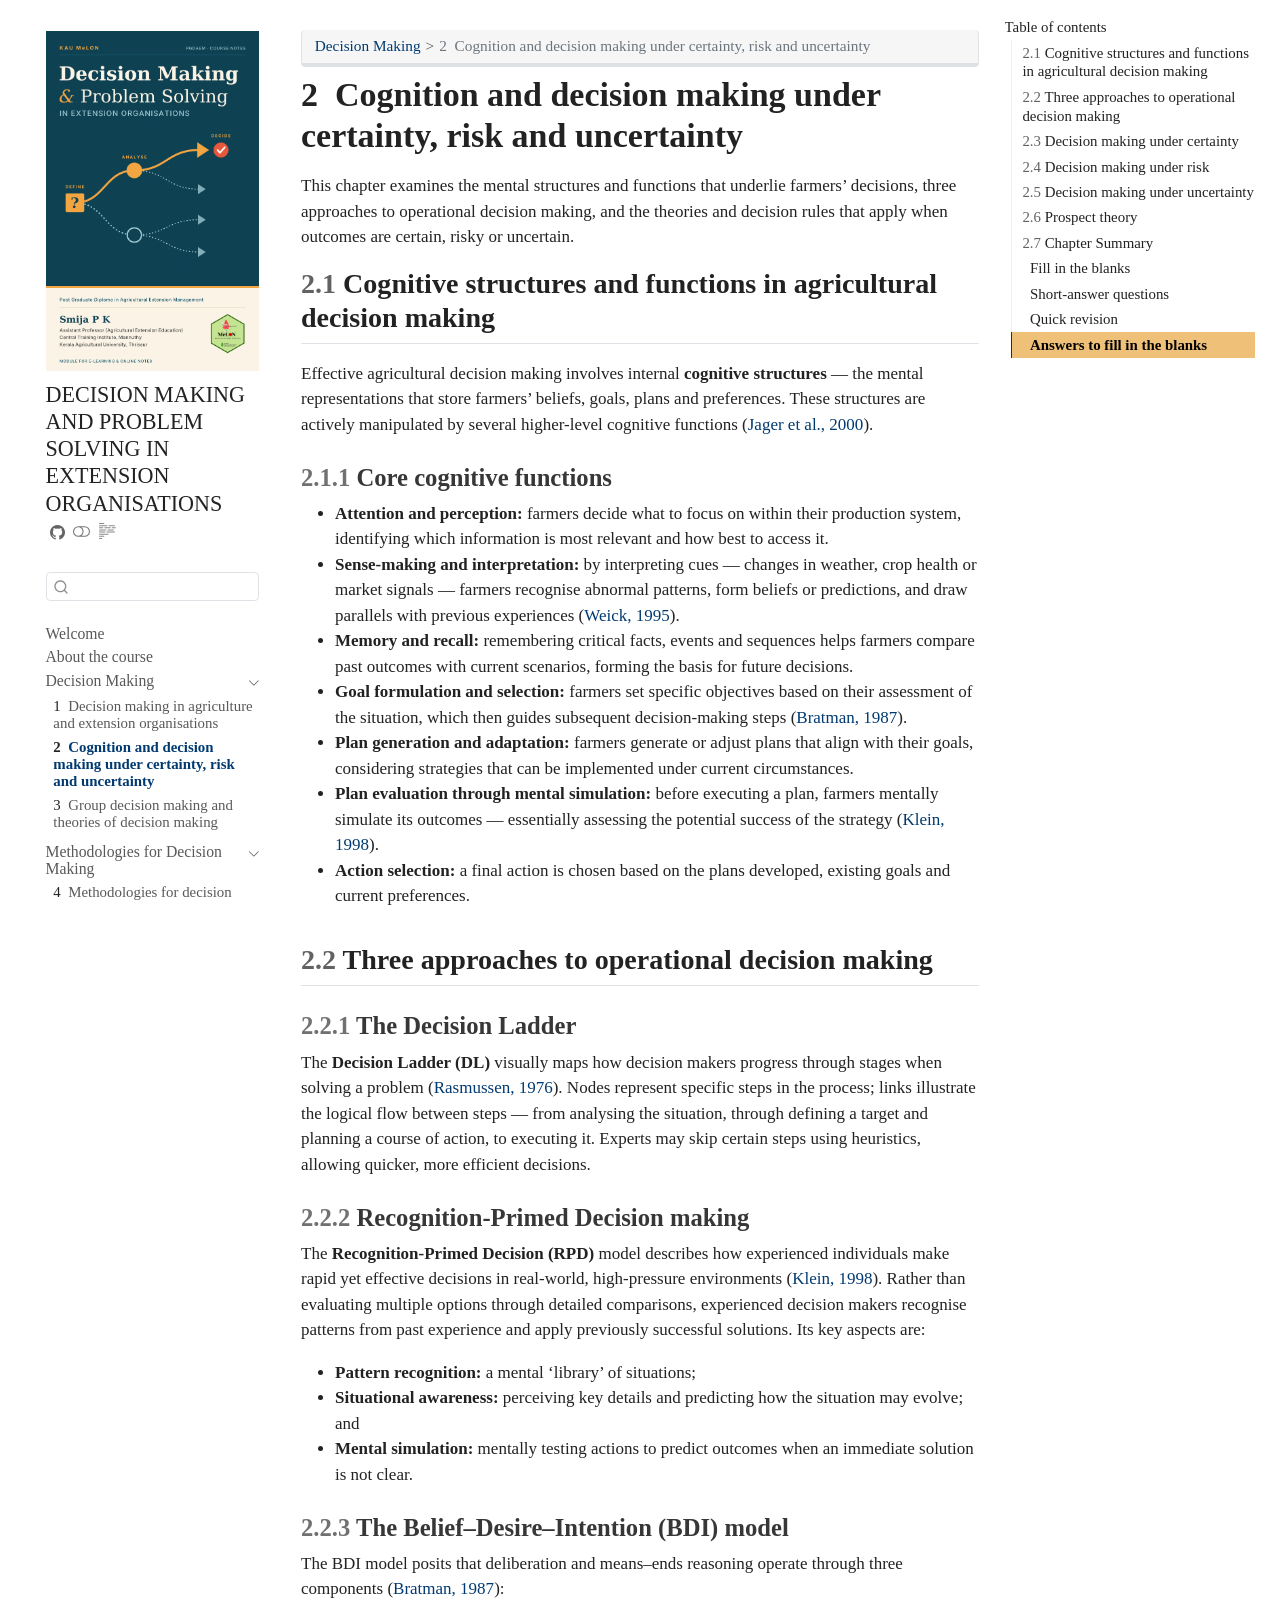
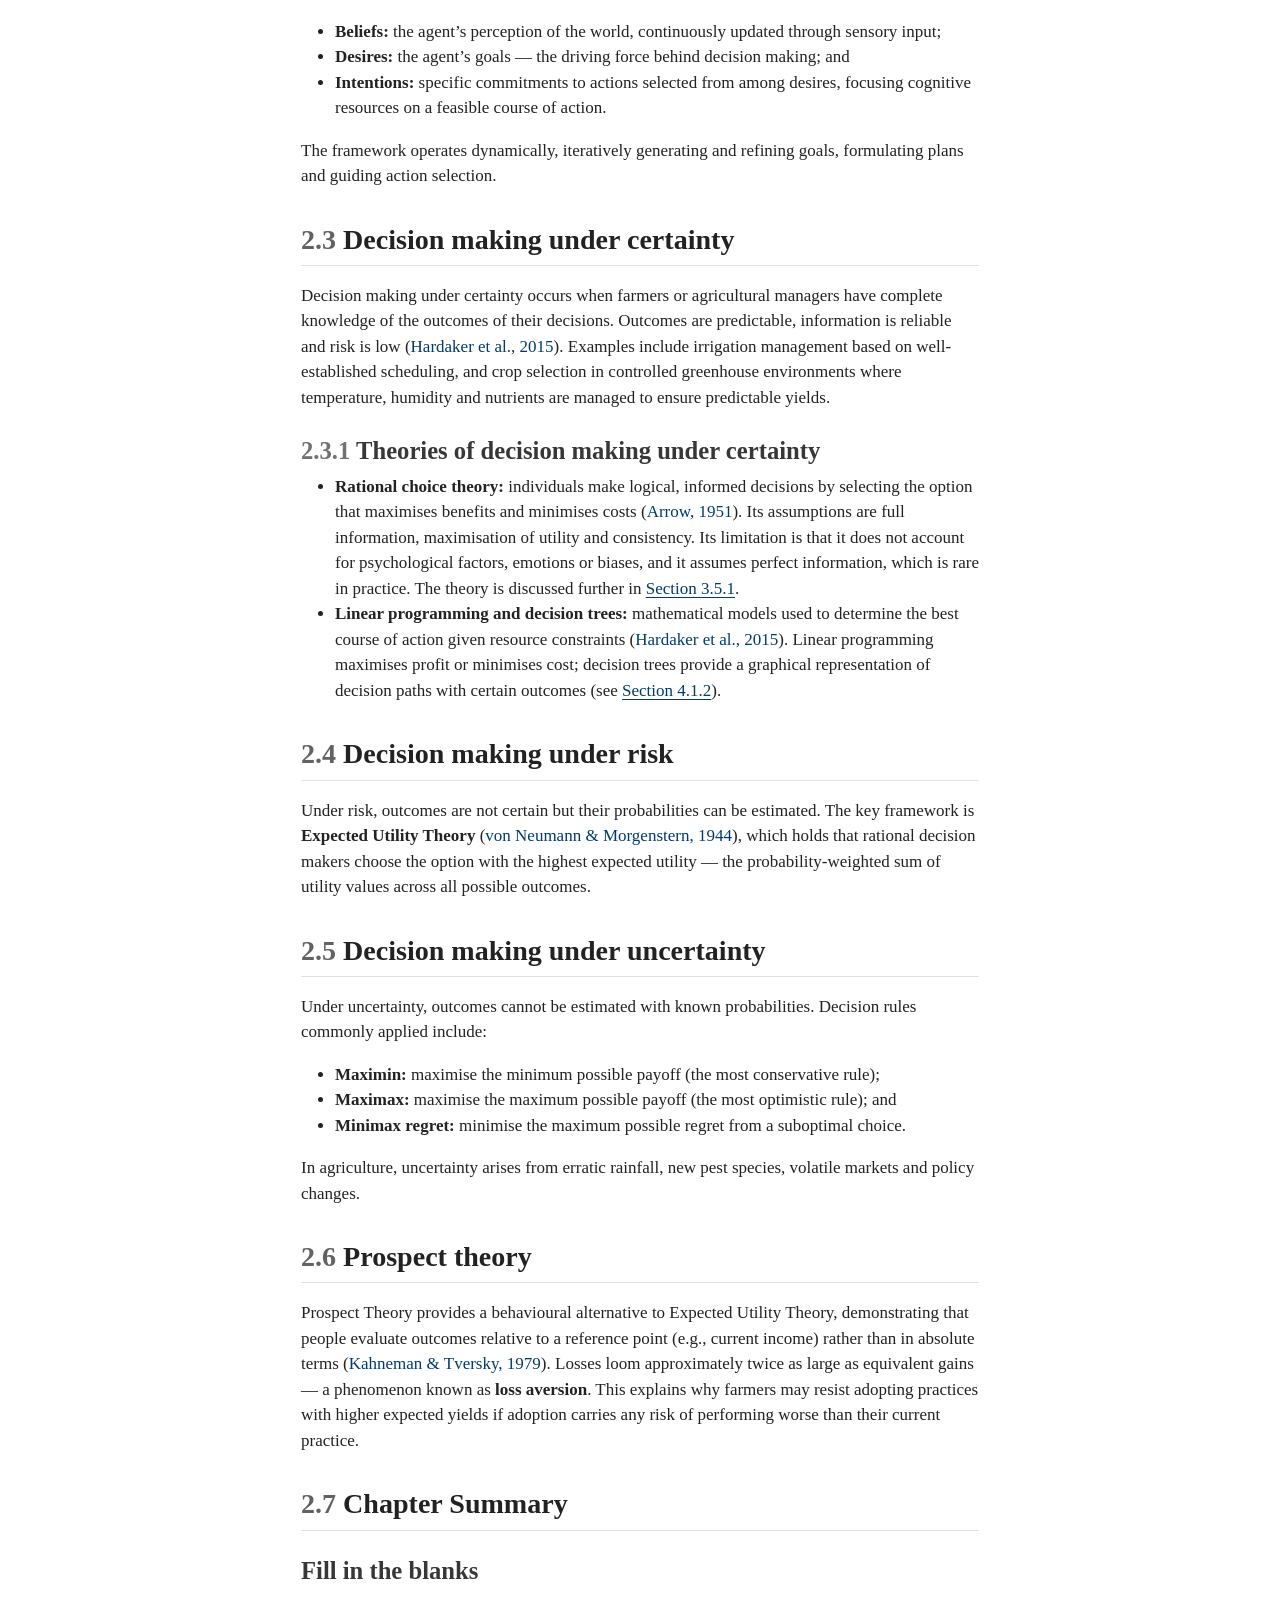
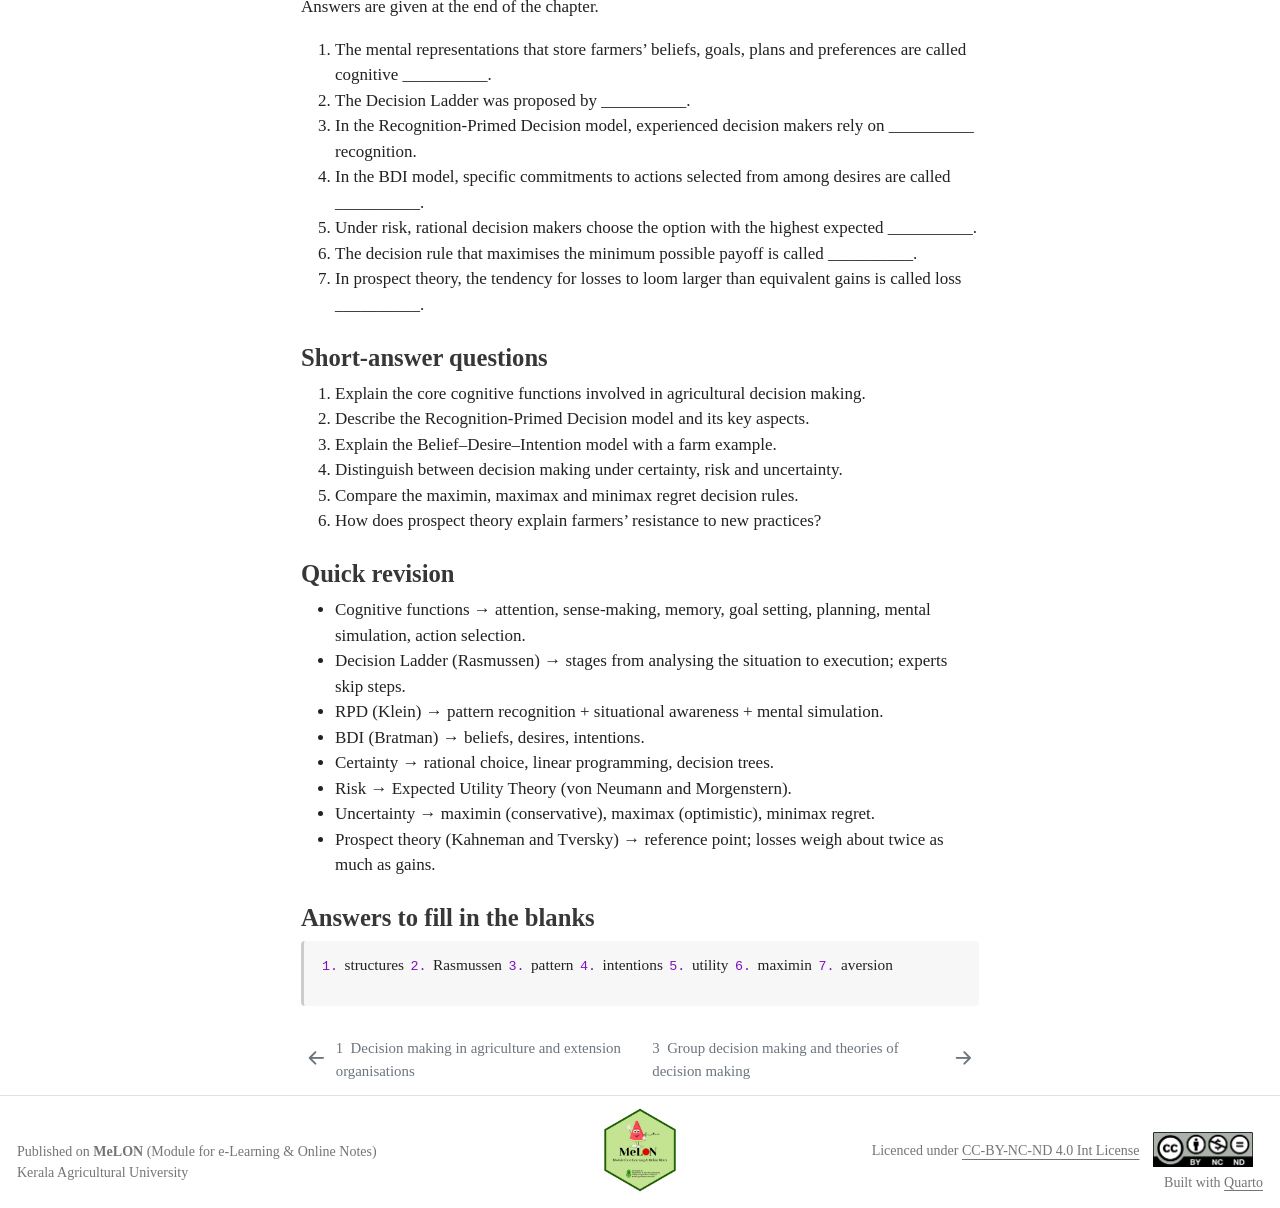
==== commit 0f025aff: "Fix Me-LON reading tracker URL" ====
--- a/docs/cognitionRisk.html
+++ b/docs/cognitionRisk.html
@@ -1083,7 +1083,7 @@
 </div>
   </div>
 </footer>
-<script defer="" src="./pgdaem-spk1/assets/melon-tracker.js" data-book="pgdaem-decision-making"></script>
+<script defer="" src="https://kaumelon.github.io/PGDAEM-spk1/assets/melon-tracker.js" data-book="pgdaem-decision-making"></script>
 
 
 
